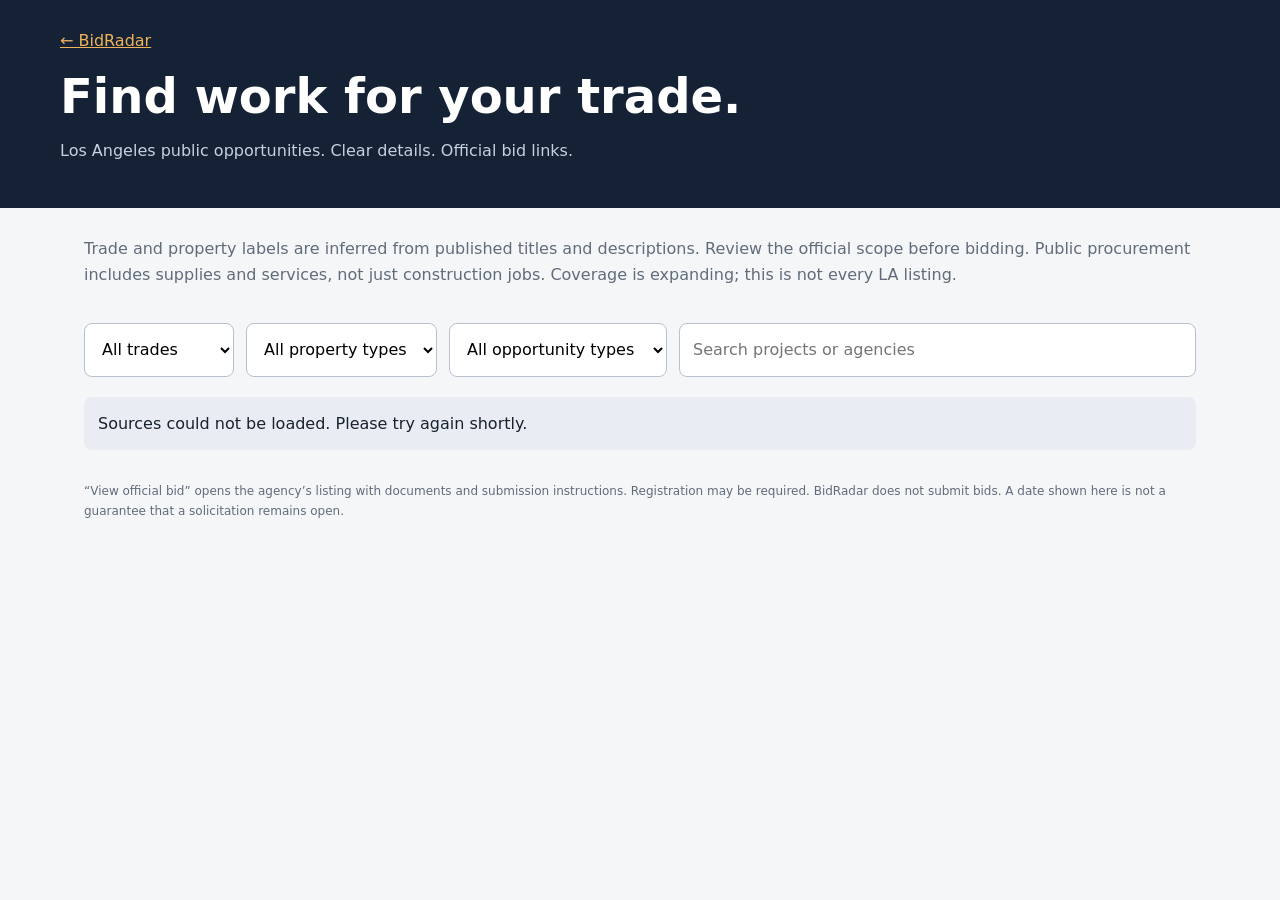
==== leads.html @ a33760a2 "Add trade-organized official LA opportunities" ====
<!doctype html><html lang="en"><meta charset="utf-8"><meta name="viewport" content="width=device-width, initial-scale=1"><title>BidRadar — Browse LA opportunities</title>
<style>*{box-sizing:border-box}body{margin:0;background:#f5f6f8;color:#18212d;font:16px/1.6 system-ui}header{background:#152235;color:white;padding:28px max(24px,calc((100vw - 1160px)/2))}header a{color:#efb35b}main{max-width:1160px;margin:28px auto;padding:0 24px}h1{font-size:clamp(30px,5vw,48px);line-height:1.1;margin:16px 0}p{color:#616c7b}header p{color:#c7d0de}.filters{display:flex;flex-wrap:wrap;gap:12px;padding:20px 0}select,input{padding:13px;border:1px solid #b8c1cd;border-radius:8px;background:white;font:inherit;max-width:100%}input{flex:1;min-width:200px}.grid{display:grid;grid-template-columns:repeat(auto-fit,minmax(min(100%,330px),1fr));gap:18px}.card{background:white;border:1px solid #dce1e8;border-radius:14px;padding:24px;display:flex;flex-direction:column}.card h2{font-size:20px;line-height:1.35;margin:14px 0}.tag{font-size:12px;color:#74501c;background:#fbf0dc;border-radius:5px;padding:4px 7px;display:inline-block;margin:2px}.detail{font-size:14px;margin:5px 0}.card a{display:block;padding:12px;background:#192c45;color:white;text-align:center;border-radius:7px;text-decoration:none;margin-top:auto}.note{font-size:12px}.status{padding:14px;background:#e9edf3;border-radius:8px;margin-bottom:20px}button{font:inherit;padding:10px;cursor:pointer}a:focus-visible,select:focus-visible,input:focus-visible{outline:3px solid #ce881d;outline-offset:3px}</style>
<header><a href="./">← BidRadar</a><h1>Find work for your trade.</h1><p>Los Angeles public opportunities. Clear details. Official bid links.</p></header><main>
<p>Trade and property labels are inferred from published titles and descriptions. Review the official scope before bidding. Public procurement includes supplies and services, not just construction jobs. Coverage is expanding; this is not every LA listing.</p>
<div class="filters"><select id="trade" aria-label="Trade"><option value="">All trades</option><option>Architecture</option><option>HVAC</option><option>Electrical</option><option>Plumbing</option><option>Construction</option><option>Roofing</option><option>Landscaping</option><option>Civil</option><option>Engineering</option><option>Unclassified</option></select><select id="sector" aria-label="Property type"><option value="">All property types</option><option>Residential</option><option>Commercial</option><option>Mixed use</option><option>Not specified</option></select><select id="kind" aria-label="Opportunity type"><option value="">All opportunity types</option><option>Construction</option><option>Professional services</option><option>Supplies / equipment</option><option>Scope needs review</option></select><input id="search" type="search" placeholder="Search projects or agencies" aria-label="Search projects or agencies"></div>
<div id="status" class="status" role="status">Loading official sources…</div><div id="results" class="grid"></div>
<p class="note">“View official bid” opens the agency’s listing with documents and submission instructions. Registration may be required. BidRadar does not submit bids. A date shown here is not a guarantee that a solicitation remains open.</p></main>
<script>
let data;const filters=['trade','sector','kind','search'];const status=document.getElementById('status'),results=document.getElementById('results');
function element(tag,text,className){const e=document.createElement(tag);e.textContent=text;if(className)e.className=className;return e;}
function render(){if(!data)return;const values=Object.fromEntries(filters.map(id=>[id,document.getElementById(id).value]));const items=data.items.filter(i=>(!values.trade||(values.trade==='Unclassified'?!i.trades.length:i.trades.includes(values.trade)))&&(!values.sector||i.sector===values.sector)&&(!values.kind||i.kind===values.kind)&&(!values.search||(i.title+' '+i.agency+' '+i.description).toLowerCase().includes(values.search.toLowerCase())));status.textContent=items.length+' notices shown · Checked '+new Date(data.checkedAt).toLocaleString()+' · '+data.sources.map(s=>s.name+': '+(s.available?s.count+' notices':'unavailable')).join(' · ');results.replaceChildren();for(const i of items){const card=element('article','','card');const tags=element('div','');for(const t of [...i.trades,i.kind,i.sector])tags.append(element('span',t,'tag'));card.append(tags,element('h2',i.title),element('p',i.agency,'detail'),element('p','Closes: '+i.deadline,'detail'),element('p','Source: '+i.source,'detail'));const link=element('a','View official bid ↗');const url=new URL(i.url);if(url.protocol!=='https:')continue;link.href=url.href;link.target='_blank';link.rel='noopener noreferrer';card.append(element('p','Review scope and submission requirements.','note'),link);results.append(card);}if(!items.length)results.append(element('p','No matching notices in the connected sources. Try another filter.'));}
for(const id of filters)document.getElementById(id).addEventListener('input',render);
async function load(){try{const r=await fetch('https://bidradar-api.bidradar-alerts-help.workers.dev/opportunities');if(!r.ok)throw Error();data=await r.json();render();}catch{status.textContent='Sources could not be loaded. Please try again shortly.';}}
load();setInterval(load,900000);
</script></html>
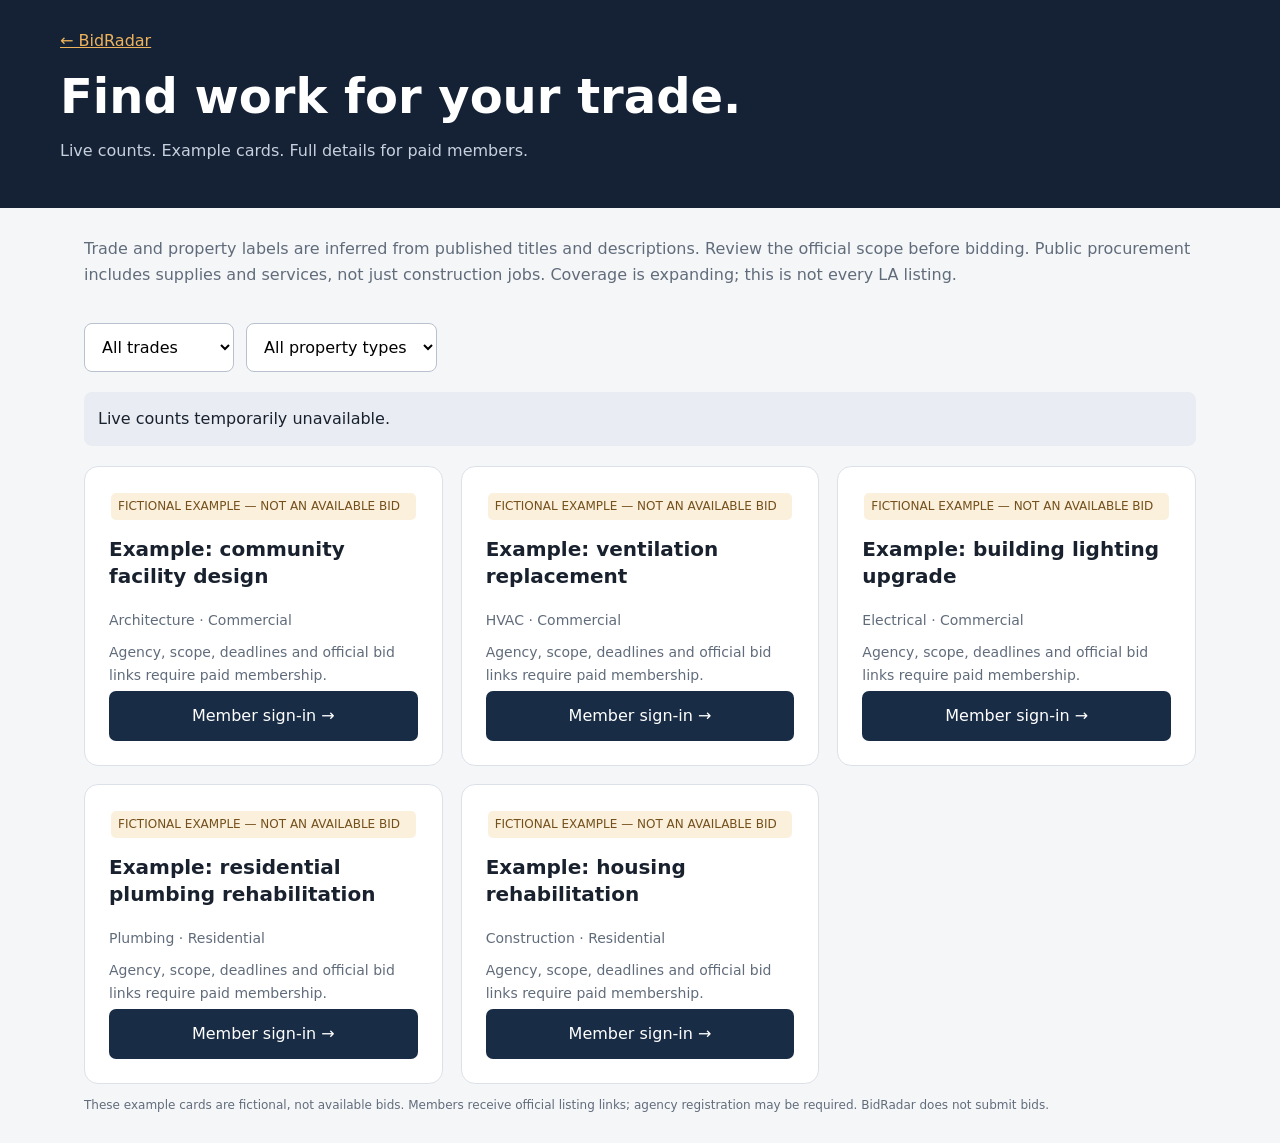
==== commit b4631e93: "Protect real listing details; publish counts and fictional demo cards" ====
--- a/leads.html
+++ b/leads.html
@@ -1,16 +1,11 @@
 <!doctype html><html lang="en"><meta charset="utf-8"><meta name="viewport" content="width=device-width, initial-scale=1"><title>BidRadar — Browse LA opportunities</title>
 <style>*{box-sizing:border-box}body{margin:0;background:#f5f6f8;color:#18212d;font:16px/1.6 system-ui}header{background:#152235;color:white;padding:28px max(24px,calc((100vw - 1160px)/2))}header a{color:#efb35b}main{max-width:1160px;margin:28px auto;padding:0 24px}h1{font-size:clamp(30px,5vw,48px);line-height:1.1;margin:16px 0}p{color:#616c7b}header p{color:#c7d0de}.filters{display:flex;flex-wrap:wrap;gap:12px;padding:20px 0}select,input{padding:13px;border:1px solid #b8c1cd;border-radius:8px;background:white;font:inherit;max-width:100%}input{flex:1;min-width:200px}.grid{display:grid;grid-template-columns:repeat(auto-fit,minmax(min(100%,330px),1fr));gap:18px}.card{background:white;border:1px solid #dce1e8;border-radius:14px;padding:24px;display:flex;flex-direction:column}.card h2{font-size:20px;line-height:1.35;margin:14px 0}.tag{font-size:12px;color:#74501c;background:#fbf0dc;border-radius:5px;padding:4px 7px;display:inline-block;margin:2px}.detail{font-size:14px;margin:5px 0}.card a{display:block;padding:12px;background:#192c45;color:white;text-align:center;border-radius:7px;text-decoration:none;margin-top:auto}.note{font-size:12px}.status{padding:14px;background:#e9edf3;border-radius:8px;margin-bottom:20px}button{font:inherit;padding:10px;cursor:pointer}a:focus-visible,select:focus-visible,input:focus-visible{outline:3px solid #ce881d;outline-offset:3px}</style>
-<header><a href="./">← BidRadar</a><h1>Find work for your trade.</h1><p>Los Angeles public opportunities. Clear details. Official bid links.</p></header><main>
+<header><a href="./">← BidRadar</a><h1>Find work for your trade.</h1><p>Live counts. Example cards. Full details for paid members.</p></header><main>
 <p>Trade and property labels are inferred from published titles and descriptions. Review the official scope before bidding. Public procurement includes supplies and services, not just construction jobs. Coverage is expanding; this is not every LA listing.</p>
 <div class="filters"><select id="trade" aria-label="Trade"><option value="">All trades</option><option>Architecture</option><option>HVAC</option><option>Electrical</option><option>Plumbing</option><option>Construction</option><option>Roofing</option><option>Landscaping</option><option>Civil</option><option>Engineering</option><option>Unclassified</option></select><select id="sector" aria-label="Property type"><option value="">All property types</option><option>Residential</option><option>Commercial</option><option>Mixed use</option><option>Not specified</option></select><select id="kind" aria-label="Opportunity type"><option value="">All opportunity types</option><option>Construction</option><option>Professional services</option><option>Supplies / equipment</option><option>Scope needs review</option></select><input id="search" type="search" placeholder="Search projects or agencies" aria-label="Search projects or agencies"></div>
 <div id="status" class="status" role="status">Loading official sources…</div><div id="results" class="grid"></div>
-<p class="note">“View official bid” opens the agency’s listing with documents and submission instructions. Registration may be required. BidRadar does not submit bids. A date shown here is not a guarantee that a solicitation remains open.</p></main>
-<script>
-let data;const filters=['trade','sector','kind','search'];const status=document.getElementById('status'),results=document.getElementById('results');
-function element(tag,text,className){const e=document.createElement(tag);e.textContent=text;if(className)e.className=className;return e;}
-function render(){if(!data)return;const values=Object.fromEntries(filters.map(id=>[id,document.getElementById(id).value]));const items=data.items.filter(i=>(!values.trade||(values.trade==='Unclassified'?!i.trades.length:i.trades.includes(values.trade)))&&(!values.sector||i.sector===values.sector)&&(!values.kind||i.kind===values.kind)&&(!values.search||(i.title+' '+i.agency+' '+i.description).toLowerCase().includes(values.search.toLowerCase())));status.textContent=items.length+' notices shown · Checked '+new Date(data.checkedAt).toLocaleString()+' · '+data.sources.map(s=>s.name+': '+(s.available?s.count+' notices':'unavailable')).join(' · ');results.replaceChildren();for(const i of items){const card=element('article','','card');const tags=element('div','');for(const t of [...i.trades,i.kind,i.sector])tags.append(element('span',t,'tag'));card.append(tags,element('h2',i.title),element('p',i.agency,'detail'),element('p','Closes: '+i.deadline,'detail'),element('p','Source: '+i.source,'detail'));const link=element('a','View official bid ↗');const url=new URL(i.url);if(url.protocol!=='https:')continue;link.href=url.href;link.target='_blank';link.rel='noopener noreferrer';card.append(element('p','Review scope and submission requirements.','note'),link);results.append(card);}if(!items.length)results.append(element('p','No matching notices in the connected sources. Try another filter.'));}
-for(const id of filters)document.getElementById(id).addEventListener('input',render);
-async function load(){try{const r=await fetch('https://bidradar-api.bidradar-alerts-help.workers.dev/opportunities');if(!r.ok)throw Error();data=await r.json();render();}catch{status.textContent='Sources could not be loaded. Please try again shortly.';}}
-load();setInterval(load,900000);
-</script></html>
+<p class="note">These example cards are fictional, not available bids. Members receive official listing links; agency registration may be required. BidRadar does not submit bids.</p></main>
+<script src="preview.js"></script></html>
 
+
+
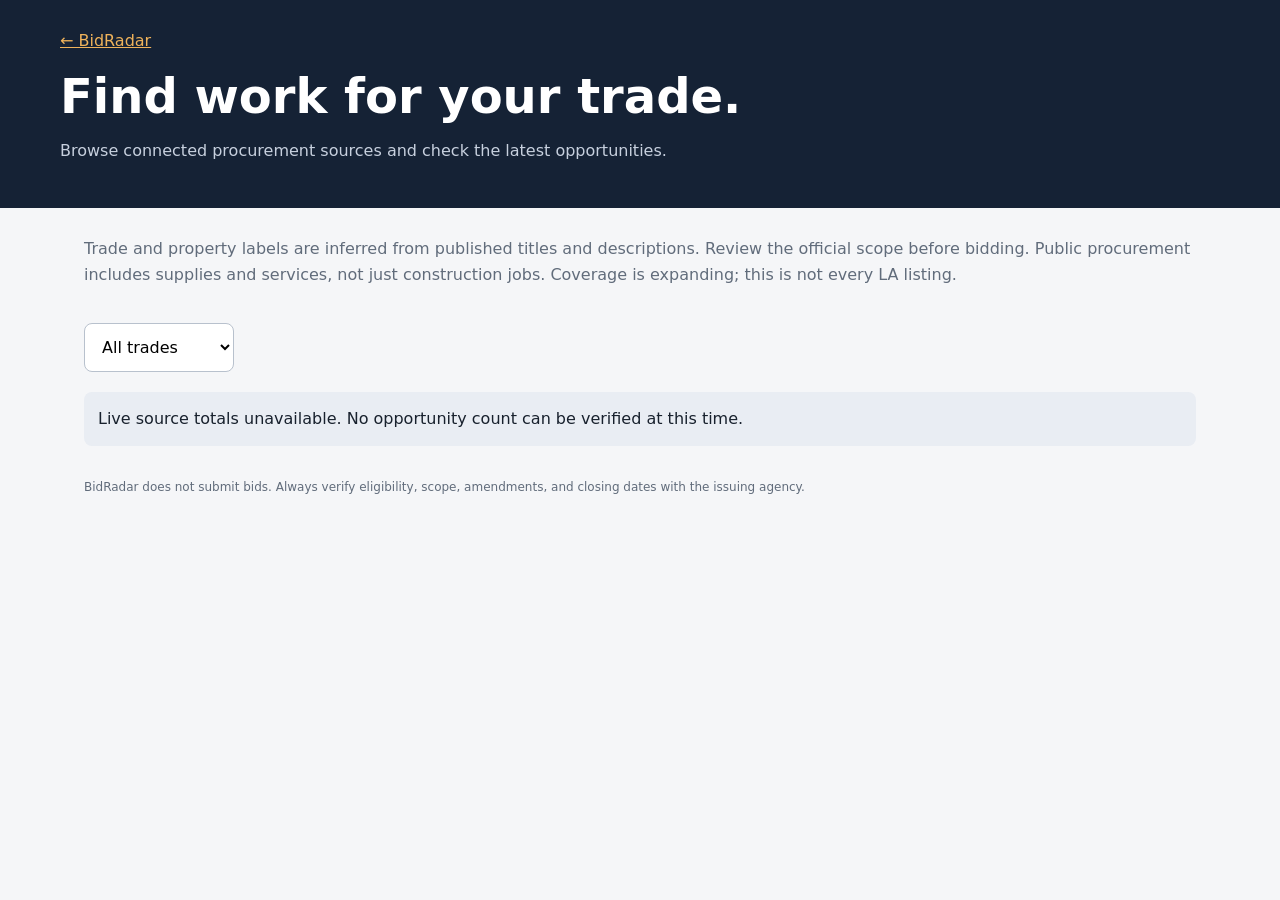
==== commit fc41ea90: "Remove misleading example-card and live-lead claims from browse page" ====
--- a/leads.html
+++ b/leads.html
@@ -1,10 +1,10 @@
 <!doctype html><html lang="en"><meta charset="utf-8"><meta name="viewport" content="width=device-width, initial-scale=1"><title>BidRadar — Browse LA opportunities</title>
 <style>*{box-sizing:border-box}body{margin:0;background:#f5f6f8;color:#18212d;font:16px/1.6 system-ui}header{background:#152235;color:white;padding:28px max(24px,calc((100vw - 1160px)/2))}header a{color:#efb35b}main{max-width:1160px;margin:28px auto;padding:0 24px}h1{font-size:clamp(30px,5vw,48px);line-height:1.1;margin:16px 0}p{color:#616c7b}header p{color:#c7d0de}.filters{display:flex;flex-wrap:wrap;gap:12px;padding:20px 0}select,input{padding:13px;border:1px solid #b8c1cd;border-radius:8px;background:white;font:inherit;max-width:100%}input{flex:1;min-width:200px}.grid{display:grid;grid-template-columns:repeat(auto-fit,minmax(min(100%,330px),1fr));gap:18px}.card{background:white;border:1px solid #dce1e8;border-radius:14px;padding:24px;display:flex;flex-direction:column}.card h2{font-size:20px;line-height:1.35;margin:14px 0}.tag{font-size:12px;color:#74501c;background:#fbf0dc;border-radius:5px;padding:4px 7px;display:inline-block;margin:2px}.detail{font-size:14px;margin:5px 0}.card a{display:block;padding:12px;background:#192c45;color:white;text-align:center;border-radius:7px;text-decoration:none;margin-top:auto}.note{font-size:12px}.status{padding:14px;background:#e9edf3;border-radius:8px;margin-bottom:20px}button{font:inherit;padding:10px;cursor:pointer}a:focus-visible,select:focus-visible,input:focus-visible{outline:3px solid #ce881d;outline-offset:3px}</style>
-<header><a href="./">← BidRadar</a><h1>Find work for your trade.</h1><p>Live counts. Example cards. Full details for paid members.</p></header><main>
+<header><a href="./">← BidRadar</a><h1>Find work for your trade.</h1><p>Browse connected procurement sources and check the latest opportunities.</p></header><main>
 <p>Trade and property labels are inferred from published titles and descriptions. Review the official scope before bidding. Public procurement includes supplies and services, not just construction jobs. Coverage is expanding; this is not every LA listing.</p>
 <div class="filters"><select id="trade" aria-label="Trade"><option value="">All trades</option><option>Architecture</option><option>HVAC</option><option>Electrical</option><option>Plumbing</option><option>Construction</option><option>Roofing</option><option>Landscaping</option><option>Civil</option><option>Engineering</option><option>Unclassified</option></select><select id="sector" aria-label="Property type"><option value="">All property types</option><option>Residential</option><option>Commercial</option><option>Mixed use</option><option>Not specified</option></select><select id="kind" aria-label="Opportunity type"><option value="">All opportunity types</option><option>Construction</option><option>Professional services</option><option>Supplies / equipment</option><option>Scope needs review</option></select><input id="search" type="search" placeholder="Search projects or agencies" aria-label="Search projects or agencies"></div>
 <div id="status" class="status" role="status">Loading official sources…</div><div id="results" class="grid"></div>
-<p class="note">These example cards are fictional, not available bids. Members receive official listing links; agency registration may be required. BidRadar does not submit bids.</p></main>
+<p class="note">BidRadar does not submit bids. Always verify eligibility, scope, amendments, and closing dates with the issuing agency.</p></main>
 <script src="preview.js"></script></html>
 
 
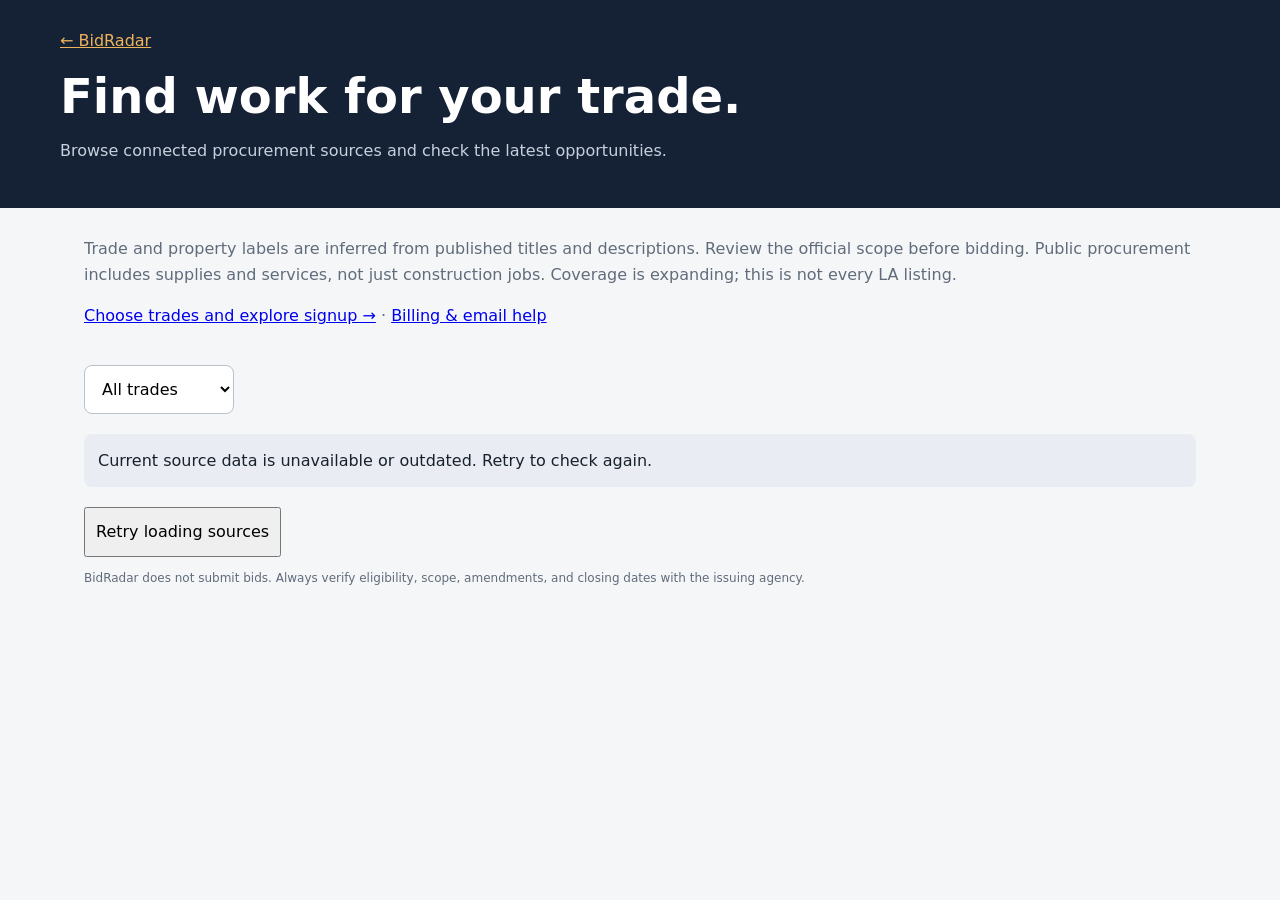
==== commit 0101fbbd: "Add test-only onboarding and reliable website source states" ====
--- a/leads.html
+++ b/leads.html
@@ -2,8 +2,8 @@
 <style>*{box-sizing:border-box}body{margin:0;background:#f5f6f8;color:#18212d;font:16px/1.6 system-ui}header{background:#152235;color:white;padding:28px max(24px,calc((100vw - 1160px)/2))}header a{color:#efb35b}main{max-width:1160px;margin:28px auto;padding:0 24px}h1{font-size:clamp(30px,5vw,48px);line-height:1.1;margin:16px 0}p{color:#616c7b}header p{color:#c7d0de}.filters{display:flex;flex-wrap:wrap;gap:12px;padding:20px 0}select,input{padding:13px;border:1px solid #b8c1cd;border-radius:8px;background:white;font:inherit;max-width:100%}input{flex:1;min-width:200px}.grid{display:grid;grid-template-columns:repeat(auto-fit,minmax(min(100%,330px),1fr));gap:18px}.card{background:white;border:1px solid #dce1e8;border-radius:14px;padding:24px;display:flex;flex-direction:column}.card h2{font-size:20px;line-height:1.35;margin:14px 0}.tag{font-size:12px;color:#74501c;background:#fbf0dc;border-radius:5px;padding:4px 7px;display:inline-block;margin:2px}.detail{font-size:14px;margin:5px 0}.card a{display:block;padding:12px;background:#192c45;color:white;text-align:center;border-radius:7px;text-decoration:none;margin-top:auto}.note{font-size:12px}.status{padding:14px;background:#e9edf3;border-radius:8px;margin-bottom:20px}button{font:inherit;padding:10px;cursor:pointer}a:focus-visible,select:focus-visible,input:focus-visible{outline:3px solid #ce881d;outline-offset:3px}</style>
 <header><a href="./">← BidRadar</a><h1>Find work for your trade.</h1><p>Browse connected procurement sources and check the latest opportunities.</p></header><main>
 <p>Trade and property labels are inferred from published titles and descriptions. Review the official scope before bidding. Public procurement includes supplies and services, not just construction jobs. Coverage is expanding; this is not every LA listing.</p>
-<div class="filters"><select id="trade" aria-label="Trade"><option value="">All trades</option><option>Architecture</option><option>HVAC</option><option>Electrical</option><option>Plumbing</option><option>Construction</option><option>Roofing</option><option>Landscaping</option><option>Civil</option><option>Engineering</option><option>Unclassified</option></select><select id="sector" aria-label="Property type"><option value="">All property types</option><option>Residential</option><option>Commercial</option><option>Mixed use</option><option>Not specified</option></select><select id="kind" aria-label="Opportunity type"><option value="">All opportunity types</option><option>Construction</option><option>Professional services</option><option>Supplies / equipment</option><option>Scope needs review</option></select><input id="search" type="search" placeholder="Search projects or agencies" aria-label="Search projects or agencies"></div>
-<div id="status" class="status" role="status">Loading official sources…</div><div id="results" class="grid"></div>
+<p><a href="start.html">Choose trades and explore signup →</a> · <a href="manage.html">Billing &amp; email help</a></p><div class="filters"><select id="trade" aria-label="Trade"><option value="">All trades</option><option>Architecture</option><option>HVAC</option><option>Electrical</option><option>Plumbing</option><option>Construction</option><option>Roofing</option><option>Landscaping</option><option>Civil</option><option>Engineering</option><option>Unclassified</option></select><select id="sector" aria-label="Property type"><option value="">All property types</option><option>Residential</option><option>Commercial</option><option>Mixed use</option><option>Not specified</option></select><select id="kind" aria-label="Opportunity type"><option value="">All opportunity types</option><option>Construction</option><option>Professional services</option><option>Supplies / equipment</option><option>Scope needs review</option></select><input id="search" type="search" placeholder="Search projects or agencies" aria-label="Search projects or agencies"></div>
+<div id="status" class="status" role="status">Loading official sources…</div><button id="retry" type="button" hidden>Retry loading sources</button><div id="results" class="grid" aria-label="Opportunity results" aria-busy="true"></div>
 <p class="note">BidRadar does not submit bids. Always verify eligibility, scope, amendments, and closing dates with the issuing agency.</p></main>
 <script src="preview.js"></script></html>
 
